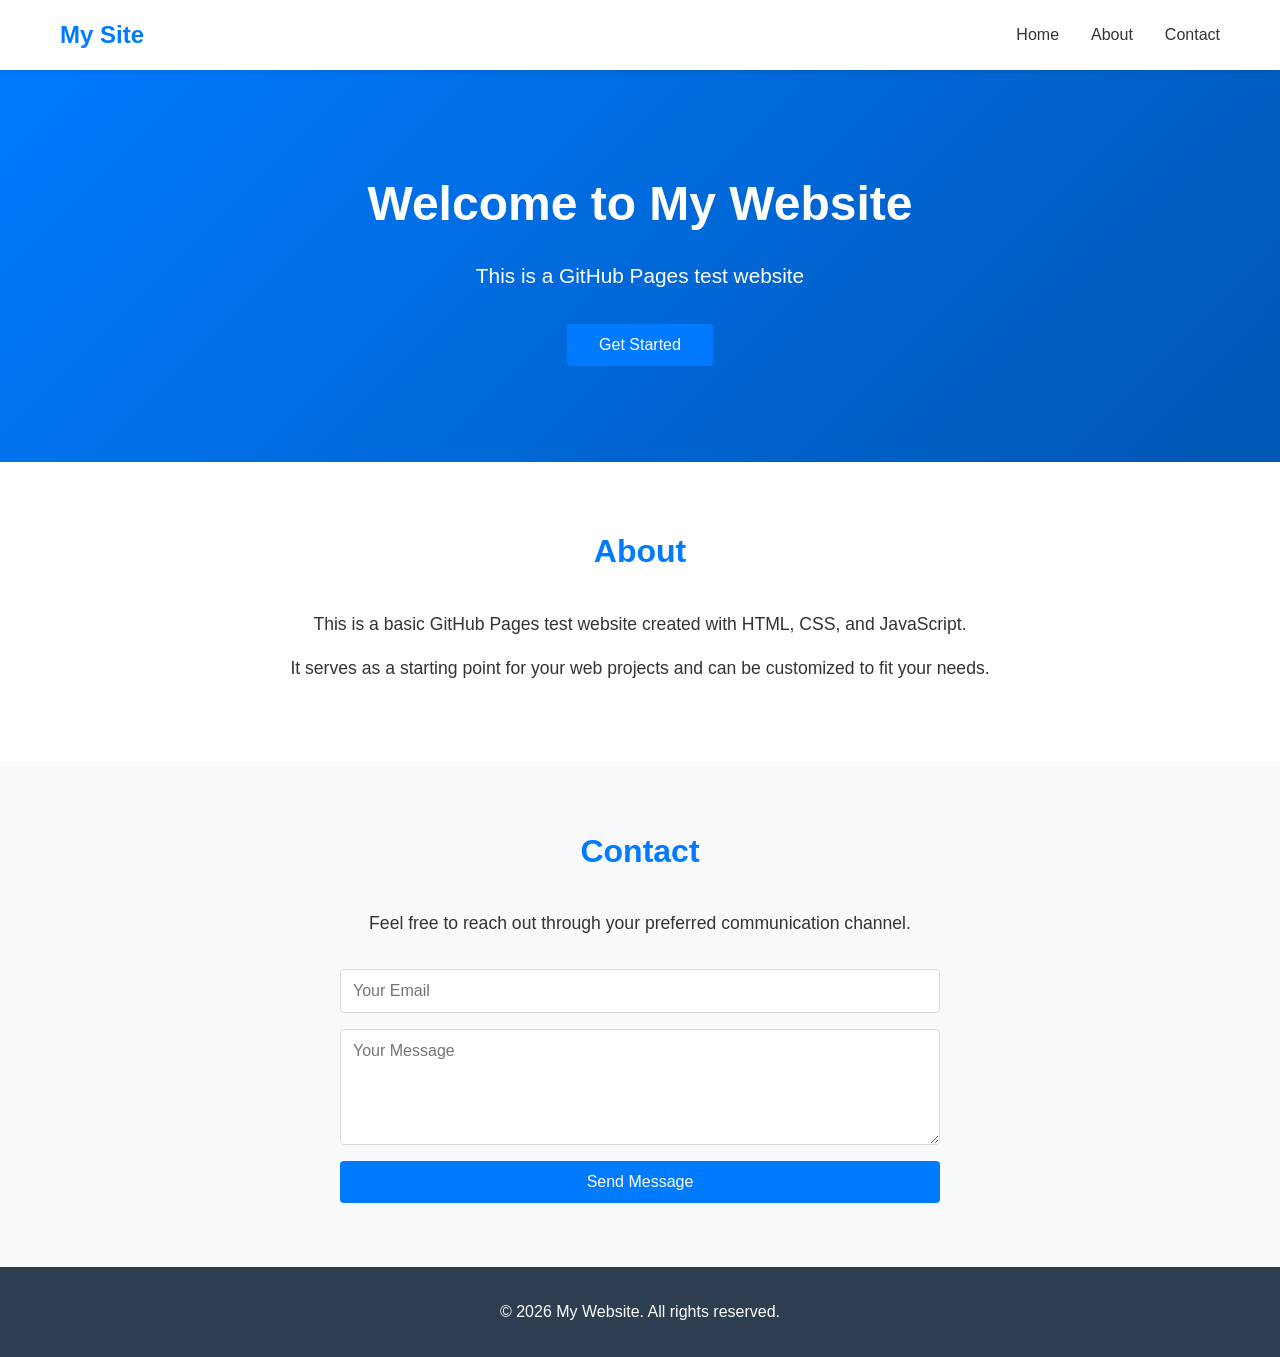
==== index.html @ 43093110 "Init with test code" ====
<!DOCTYPE html>
<html lang="en">
<head>
    <meta charset="UTF-8">
    <meta name="viewport" content="width=device-width, initial-scale=1.0">
    <title>Welcome to My Website</title>
    <link rel="stylesheet" href="style.css">
</head>
<body>
    <nav class="navbar">
        <div class="container">
            <div class="logo">My Site</div>
            <ul class="nav-links">
                <li><a href="#home">Home</a></li>
                <li><a href="#about">About</a></li>
                <li><a href="#contact">Contact</a></li>
            </ul>
        </div>
    </nav>

    <header class="hero">
        <div class="hero-content">
            <h1>Welcome to My Website</h1>
            <p>This is a GitHub Pages test website</p>
            <button class="cta-button">Get Started</button>
        </div>
    </header>

    <section id="about" class="about">
        <div class="container">
            <h2>About</h2>
            <p>This is a basic GitHub Pages test website created with HTML, CSS, and JavaScript.</p>
            <p>It serves as a starting point for your web projects and can be customized to fit your needs.</p>
        </div>
    </section>

    <section id="contact" class="contact">
        <div class="container">
            <h2>Contact</h2>
            <p>Feel free to reach out through your preferred communication channel.</p>
            <form>
                <input type="email" placeholder="Your Email" required>
                <textarea placeholder="Your Message" rows="5" required></textarea>
                <button type="submit" class="cta-button">Send Message</button>
            </form>
        </div>
    </section>

    <footer>
        <div class="container">
            <p>&copy; 2026 My Website. All rights reserved.</p>
        </div>
    </footer>

    <script src="script.js"></script>
</body>
</html>
---- style.css ----
* {
    margin: 0;
    padding: 0;
    box-sizing: border-box;
}

:root {
    --primary-color: #007bff;
    --secondary-color: #6c757d;
    --text-color: #333;
    --bg-color: #f8f9fa;
    --white: #ffffff;
}

html {
    scroll-behavior: smooth;
}

body {
    font-family: 'Segoe UI', Tahoma, Geneva, Verdana, sans-serif;
    color: var(--text-color);
    line-height: 1.6;
    background-color: var(--bg-color);
}

.container {
    max-width: 1200px;
    margin: 0 auto;
    padding: 0 20px;
}

/* Navbar */
.navbar {
    background-color: var(--white);
    box-shadow: 0 2px 5px rgba(0, 0, 0, 0.1);
    position: sticky;
    top: 0;
    z-index: 100;
}

.navbar .container {
    display: flex;
    justify-content: space-between;
    align-items: center;
    padding: 1rem 20px;
}

.logo {
    font-size: 1.5rem;
    font-weight: bold;
    color: var(--primary-color);
}

.nav-links {
    display: flex;
    list-style: none;
    gap: 2rem;
}

.nav-links a {
    text-decoration: none;
    color: var(--text-color);
    transition: color 0.3s ease;
}

.nav-links a:hover {
    color: var(--primary-color);
}

/* Hero Section */
.hero {
    background: linear-gradient(135deg, var(--primary-color), #0056b3);
    color: var(--white);
    padding: 6rem 20px;
    text-align: center;
}

.hero-content h1 {
    font-size: 3rem;
    margin-bottom: 1rem;
    animation: fadeInUp 0.8s ease;
}

.hero-content p {
    font-size: 1.3rem;
    margin-bottom: 2rem;
    animation: fadeInUp 0.8s ease 0.2s backwards;
}

/* About Section */
.about {
    padding: 4rem 20px;
    background-color: var(--white);
}

.about h2 {
    text-align: center;
    font-size: 2rem;
    margin-bottom: 2rem;
    color: var(--primary-color);
}

.about p {
    text-align: center;
    font-size: 1.1rem;
    margin-bottom: 1rem;
}

/* Contact Section */
.contact {
    padding: 4rem 20px;
    background-color: var(--bg-color);
}

.contact h2 {
    text-align: center;
    font-size: 2rem;
    margin-bottom: 2rem;
    color: var(--primary-color);
}

.contact p {
    text-align: center;
    font-size: 1.1rem;
    margin-bottom: 2rem;
}

form {
    max-width: 600px;
    margin: 0 auto;
    display: flex;
    flex-direction: column;
    gap: 1rem;
}

form input,
form textarea {
    padding: 0.75rem;
    border: 1px solid #ddd;
    border-radius: 4px;
    font-size: 1rem;
    font-family: inherit;
}

form input:focus,
form textarea:focus {
    outline: none;
    border-color: var(--primary-color);
    box-shadow: 0 0 5px rgba(0, 123, 255, 0.3);
}

/* CTA Button */
.cta-button {
    background-color: var(--primary-color);
    color: var(--white);
    padding: 0.75rem 2rem;
    border: none;
    border-radius: 4px;
    font-size: 1rem;
    cursor: pointer;
    transition: background-color 0.3s ease, transform 0.2s ease;
}

.cta-button:hover {
    background-color: #0056b3;
    transform: translateY(-2px);
}

.cta-button:active {
    transform: translateY(0);
}

/* Footer */
footer {
    background-color: #2c3e50;
    color: var(--white);
    text-align: center;
    padding: 2rem 20px;
}

footer p {
    margin: 0;
}

/* Animations */
@keyframes fadeInUp {
    from {
        opacity: 0;
        transform: translateY(30px);
    }
    to {
        opacity: 1;
        transform: translateY(0);
    }
}

/* Responsive Design */
@media (max-width: 768px) {
    .nav-links {
        gap: 1rem;
    }

    .hero-content h1 {
        font-size: 2rem;
    }

    .hero-content p {
        font-size: 1rem;
    }

    .hero {
        padding: 3rem 20px;
    }
}
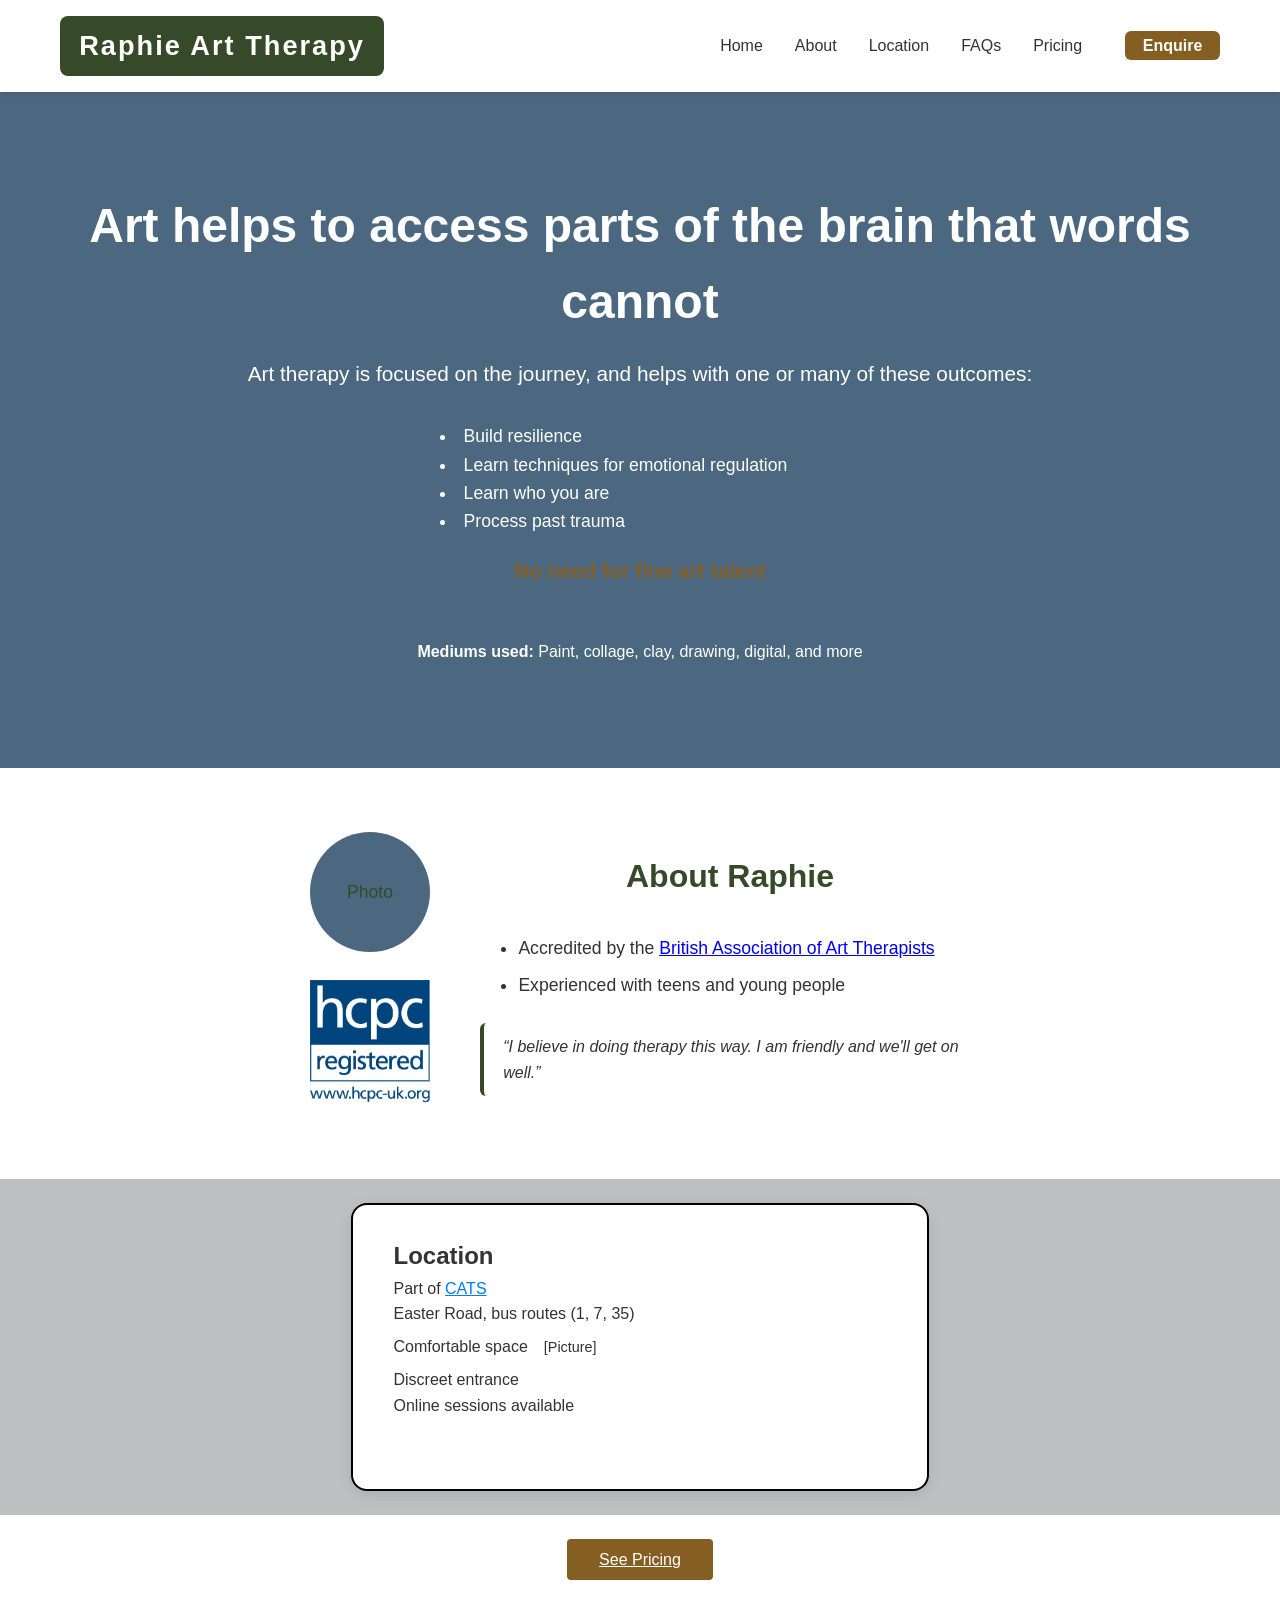
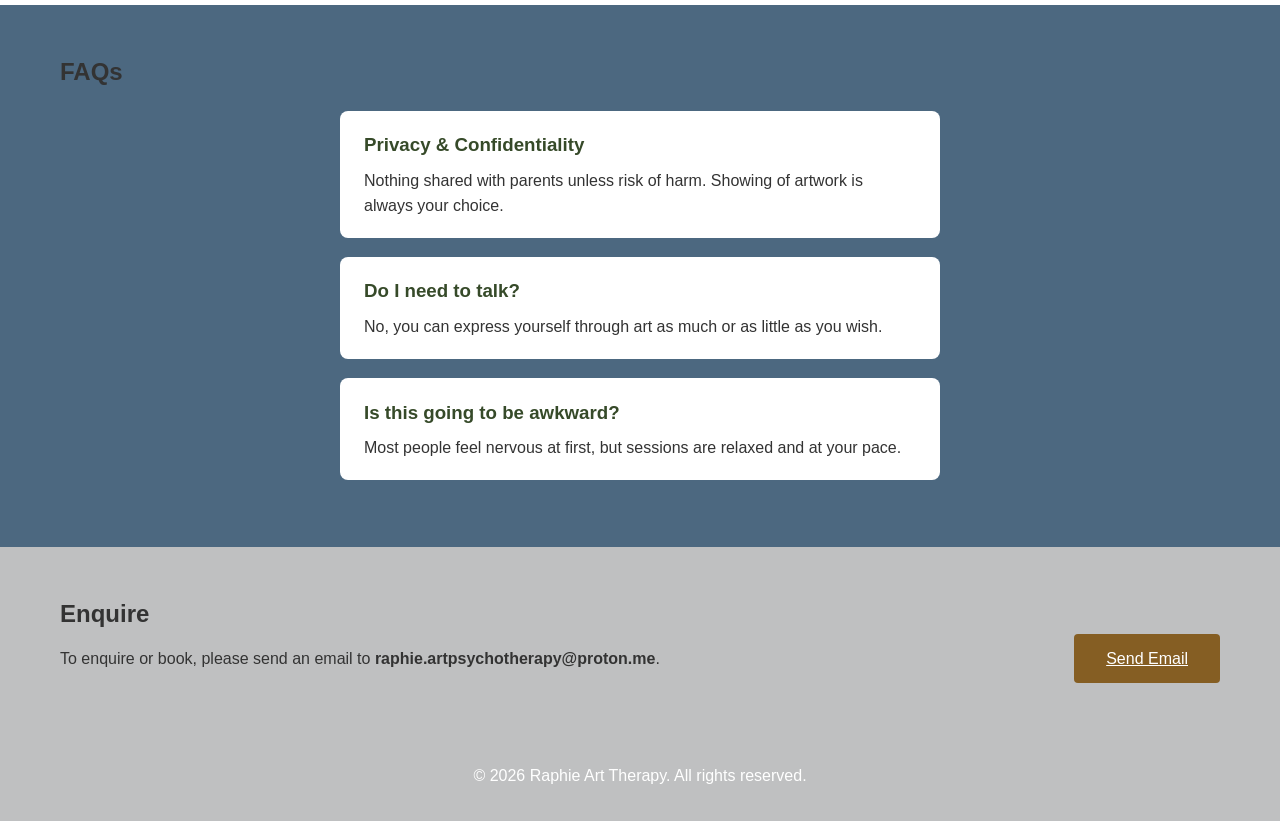
==== commit f3846b33: "Sort colour scheme and mobile-friendly scaling" ====
--- a/index.html
+++ b/index.html
@@ -3,55 +3,116 @@
 <head>
     <meta charset="UTF-8">
     <meta name="viewport" content="width=device-width, initial-scale=1.0">
-    <title>Welcome to My Website</title>
+    <title>Raphie Art Therapy</title>
     <link rel="stylesheet" href="style.css">
 </head>
 <body>
     <nav class="navbar">
         <div class="container">
-            <div class="logo">My Site</div>
-            <ul class="nav-links">
-                <li><a href="#home">Home</a></li>
-                <li><a href="#about">About</a></li>
-                <li><a href="#contact">Contact</a></li>
+            <div class="logo-block">Raphie Art Therapy</div>
+            <ul class="nav-links" id="navLinks">
+                <li class="nav-section-link"><a href="#top">Home</a></li>
+                <li class="nav-section-link"><a href="#about">About</a></li>
+                <li class="nav-section-link"><a href="#location">Location</a></li>
+                <li class="nav-section-link"><a href="#faqs">FAQs</a></li>
+                <li class="nav-section-link"><a href="pricing.html">Pricing</a></li>
+                <li><a href="#enquire" class="cta-link">Enquire</a></li>
             </ul>
         </div>
     </nav>
 
-    <header class="hero">
+    <header class="hero" id="top">
         <div class="hero-content">
-            <h1>Welcome to My Website</h1>
-            <p>This is a GitHub Pages test website</p>
-            <button class="cta-button">Get Started</button>
+            <h1>Art helps to access parts of the brain that words cannot</h1>
+            <p>Art therapy is focused on the journey, and helps with one or many of these outcomes:</p>
+            <ul class="outcomes-list">
+                <li>Build resilience</li>
+                <li>Learn techniques for emotional regulation</li>
+                <li>Learn who you are</li>
+                <li>Process past trauma</li>
+            </ul>
+            <p class="note">No need for fine art talent</p>
+            <div class="mediums-block">
+                <strong>Mediums used:</strong> Paint, collage, clay, drawing, digital, and more
+            </div>
         </div>
     </header>
 
     <section id="about" class="about">
-        <div class="container">
-            <h2>About</h2>
-            <p>This is a basic GitHub Pages test website created with HTML, CSS, and JavaScript.</p>
-            <p>It serves as a starting point for your web projects and can be customized to fit your needs.</p>
+        <div class="container about-flex">
+            <div class="about-photo-block">
+                <div class="photo-placeholder">Photo</div>
+                    <img src="img/HCPC-registered-logo.jpg" alt="HCPC Registered Logo" class="logo-hcpc" />
+            </div>
+            <div class="about-content">
+                <h2>About Raphie</h2>
+                <ul class="cred-list">
+                    <li>Accredited by the <a href="https://www.baat.org/" target="_blank">British Association of Art Therapists</a></li>    
+                    <li>Experienced with teens and young people</li>
+                </ul>
+                <blockquote>“I believe in doing therapy this way. I am friendly and we'll get on well.”</blockquote>
+            </div>
         </div>
     </section>
 
-    <section id="contact" class="contact">
+    <section id="location" class="location">
+        <div class="container location-flex">
+            <div class="location-block location-card-flex">
+                <div class="location-details">
+                    <h2>Location</h2>
+                    <p>Part of <a href="https://cats.org.uk" target="_blank">CATS</a></p>
+                    <p>Easter Road, bus routes (1, 7, 35)</p>
+                    <p>Comfortable space <span class="space-placeholder">[Picture]</span></p>
+                    <p>Discreet entrance</p>
+                    <p>Online sessions available</p>
+                </div>
+                <div class="map-embed">
+                    <iframe src="https://www.google.com/maps?q=Creative+Arts+Therapies+Space+CIC,+Easter+Road,+Edinburgh&output=embed" width="220" height="220" style="border:0; border-radius:12px;" allowfullscreen="" loading="lazy" referrerpolicy="no-referrer-when-downgrade"></iframe>
+                </div>
+            </div>
+        </div>
+    </section>
+
+    <section class="pricing-link-block">
         <div class="container">
-            <h2>Contact</h2>
-            <p>Feel free to reach out through your preferred communication channel.</p>
-            <form>
-                <input type="email" placeholder="Your Email" required>
-                <textarea placeholder="Your Message" rows="5" required></textarea>
-                <button type="submit" class="cta-button">Send Message</button>
-            </form>
+            <a href="pricing.html" class="cta-button">See Pricing</a>
+        </div>
+    </section>
+
+    <section id="faqs" class="faqs">
+        <div class="container">
+            <h2>FAQs</h2>
+            <div class="faq-item">
+                <h3>Privacy & Confidentiality</h3>
+                <p>Nothing shared with parents unless risk of harm. Showing of artwork is always your choice.</p>
+            </div>
+            <div class="faq-item">
+                <h3>Do I need to talk?</h3>
+                <p>No, you can express yourself through art as much or as little as you wish.</p>
+            </div>
+            <div class="faq-item">
+                <h3>Is this going to be awkward?</h3>
+                <p>Most people feel nervous at first, but sessions are relaxed and at your pace.</p>
+            </div>
+        </div>
+    </section>
+
+    <section id="enquire" class="enquire">
+        <div class="container">
+            <h2>Enquire</h2>
+            <div class="enquire-flex">
+                <span>
+                    To enquire or book, please send an email to <strong>raphie.artpsychotherapy@proton.me</strong>.
+                </span>
+                <a href="mailto:raphie.artpsychotherapy@proton.me?subject=Art%20Therapy%20Enquiry" class="cta-button enquire-inline-btn">Send Email</a>
+            </div>
         </div>
     </section>
 
     <footer>
         <div class="container">
-            <p>&copy; 2026 My Website. All rights reserved.</p>
+            <p>&copy; 2026 Raphie Art Therapy. All rights reserved.</p>
         </div>
     </footer>
-
-    <script src="script.js"></script>
 </body>
 </html>
--- a/style.css
+++ b/style.css
@@ -1,3 +1,70 @@
+/* Hamburger menu styles */
+.hamburger {
+    display: none;
+    flex-direction: column;
+    justify-content: center;
+    align-items: center;
+    width: 40px;
+    height: 40px;
+    background: none;
+    border: none;
+    cursor: pointer;
+    margin-left: 1rem;
+}
+.hamburger span {
+    display: block;
+    width: 28px;
+    height: 4px;
+    background: var(--primary-color);
+    margin: 4px 0;
+    border-radius: 2px;
+    transition: 0.3s;
+}
+
+@media (max-width: 900px) {
+    .nav-section-link {
+        display: none !important;
+    }
+    .hamburger {
+        display: flex;
+    }
+    .nav-links {
+        flex-wrap: nowrap;
+    }
+}
+@media (max-width: 768px) {
+    .location-card-flex {
+        flex-direction: column !important;
+        gap: 1.2rem;
+    }
+    .map-embed {
+        flex-basis: auto !important;
+        width: 100% !important;
+        justify-content: flex-start;
+        align-items: flex-start;
+    }
+    .map-embed iframe {
+        width: 100% !important;
+        height: 220px !important;
+        min-width: 0 !important;
+    }
+}
+/* Location card flex for map and text side-by-side */
+.location-card-flex {
+    display: flex;
+    flex-direction: row;
+    align-items: flex-start;
+    gap: 2rem;
+}
+.location-details {
+    flex: 1 1 0;
+}
+.map-embed {
+    flex: 0 0 220px;
+    display: flex;
+    align-items: center;
+    justify-content: center;
+}
 * {
     margin: 0;
     padding: 0;
@@ -5,10 +72,11 @@
 }
 
 :root {
-    --primary-color: #007bff;
-    --secondary-color: #6c757d;
+    --primary-color: #364a29;
+    --secondary-color: #4c6880;
+    --highlight-color: #855e23;
     --text-color: #333;
-    --bg-color: #f8f9fa;
+    --bg-color: #bfc0c1;
     --white: #ffffff;
 }
 
@@ -38,6 +106,20 @@
     z-index: 100;
 }
 
+/* Enquire section flex layout */
+ .enquire-flex {
+    display: flex;
+    align-items: center;
+    justify-content: space-between;
+    gap: 1rem;
+    flex-wrap: wrap;
+}
+.enquire-inline-btn {
+    margin-left: 1rem;
+    white-space: nowrap;
+}
+
+
 .navbar .container {
     display: flex;
     justify-content: space-between;
@@ -45,10 +127,190 @@
     padding: 1rem 20px;
 }
 
-.logo {
-    font-size: 1.5rem;
+.logo-block {
+    font-size: 1.7rem;
     font-weight: bold;
-    color: var(--primary-color);
+    color: var(--white);
+    background: var(--primary-color);
+    padding: 0.5rem 1.2rem;
+    border-radius: 8px;
+    letter-spacing: 2px;
+    box-shadow: var(--shadow-medium);
+}
+/* Block colour placeholders */
+.photo-placeholder {
+    width: 120px;
+    height: 120px;
+    background: var(--secondary-color);
+    color: var(--primary-color);
+    display: flex;
+    align-items: center;
+    justify-content: center;
+    border-radius: 50%;
+    font-size: 1.1rem;
+    margin-bottom: 1rem;
+    box-shadow: var(--shadow-medium);
+}
+.logo-placeholder {
+    width: 60px;
+    height: 60px;
+    background: var(--grey);
+    color: var(--text-color);
+    display: flex;
+    align-items: center;
+    justify-content: center;
+    border-radius: 8px;
+    font-size: 0.9rem;
+    margin-bottom: 1rem;
+    border: 2px solid var(--primary-color);
+}
+.space-placeholder {
+    display: inline-block;
+    width: 60px;
+    height: 40px;
+    background: var(--blue-light);
+    color: var(--text-color);
+    text-align: center;
+    line-height: 40px;
+    border-radius: 6px;
+    font-size: 0.9rem;
+    margin-left: 0.5rem;
+}
+/* About section flex */
+.about-flex {
+    display: flex;
+    gap: 2.5rem;
+    align-items: center;
+    justify-content: center;
+    flex-wrap: wrap;
+}
+.about-photo-block {
+    display: flex;
+    flex-direction: column;
+    align-items: center;
+    min-width: 140px;
+}
+.about-content {
+    max-width: 500px;
+}
+.cred-list {
+    margin: 1rem 0 1.5rem 1.2rem;
+    padding-left: 1.2rem;
+}
+.cred-list li {
+    margin-bottom: 0.5rem;
+    font-size: 1.1rem;
+}
+blockquote {
+    font-style: italic;
+    color: var(--grey-dark);
+    background: var(--green-light);
+    border-left: 4px solid var(--primary-color);
+    padding: 0.7rem 1.2rem;
+    border-radius: 6px;
+}
+/* Outcomes and mediums */
+.outcomes-list {
+    list-style: disc inside;
+    margin: 1.2rem auto 1.2rem auto;
+    max-width: 400px;
+    text-align: left;
+    color: var(--white);
+    font-size: 1.1rem;
+}
+.note {
+    margin: 1rem 0 0.5rem 0;
+    font-weight: bold;
+    color: var(--highlight-color);
+}
+.mediums-block {
+    background: var(--secondary-color);
+    color: var(--white);
+    display: inline-block;
+    padding: 0.5rem 1.2rem;
+    border-radius: 6px;
+    margin-top: 0.7rem;
+    font-size: 1rem;
+}
+/* Location section */
+.location-flex {
+    display: flex;
+    align-items: flex-start;
+    justify-content: center;
+    gap: 2rem;
+    flex-wrap: wrap;
+}
+.location-block {
+    background: var(--white);
+    padding: 2rem 2.5rem;
+    border-radius: 16px;
+    box-shadow: 0 4px 16px rgba(0,0,0,0.10);
+    border: 2px solid #000;
+    min-width: 260px;
+    margin: 1.5rem auto;
+}
+.location-block a {
+    color: #007bff;
+    text-decoration: underline;
+}
+/* Pricing link block */
+.pricing-link-block {
+    background: var(--white);
+    padding: 2rem 0;
+    text-align: center;
+}
+/* FAQs */
+.faqs {
+    background: var(--secondary-color);
+    padding: 3rem 0;
+}
+.faq-item {
+    background: var(--white);
+    border-radius: 8px;
+    box-shadow: var(--shadow-medium);
+    margin: 1.2rem auto;
+    max-width: 600px;
+    padding: 1.2rem 1.5rem;
+}
+.faq-item h3 {
+    color: var(--primary-color);
+    margin-bottom: 0.5rem;
+}
+/* Enquire section */
+.enquire {
+    background: var(--blue-light);
+    padding: 3rem 0;
+}
+/* Pricing page */
+.pricing-main {
+    background: var(--white);
+    min-height: 60vh;
+    padding: 3rem 0 4rem 0;
+}
+.pricing-main h1 {
+    color: var(--primary-color);
+    margin-bottom: 1.5rem;
+}
+.pricing-list, .aid-list {
+    margin: 1.2rem 0 2rem 1.5rem;
+    padding-left: 1.2rem;
+}
+.pricing-list li, .aid-list li {
+    margin-bottom: 0.7rem;
+    font-size: 1.1rem;
+}
+/* CTA link in nav */
+.cta-link {
+    background: var(--highlight-color);
+    color: var(--white) !important;
+    padding: 0.4rem 1.1rem;
+    border-radius: 6px;
+    font-weight: bold;
+    margin-left: 0.7rem;
+    transition: background 0.2s;
+}
+.cta-link:hover {
+    background: var(--highlight-color);
 }
 
 .nav-links {
@@ -69,7 +331,7 @@
 
 /* Hero Section */
 .hero {
-    background: linear-gradient(135deg, var(--primary-color), #0056b3);
+    background: var(--secondary-color);
     color: var(--white);
     padding: 6rem 20px;
     text-align: center;
@@ -136,7 +398,7 @@
 form input,
 form textarea {
     padding: 0.75rem;
-    border: 1px solid #ddd;
+    border: 1px solid var(--grey);
     border-radius: 4px;
     font-size: 1rem;
     font-family: inherit;
@@ -146,12 +408,12 @@
 form textarea:focus {
     outline: none;
     border-color: var(--primary-color);
-    box-shadow: 0 0 5px rgba(0, 123, 255, 0.3);
+    box-shadow: var(--shadow-blue);
 }
 
 /* CTA Button */
 .cta-button {
-    background-color: var(--primary-color);
+    background-color: var(--highlight-color);
     color: var(--white);
     padding: 0.75rem 2rem;
     border: none;
@@ -162,7 +424,7 @@
 }
 
 .cta-button:hover {
-    background-color: #0056b3;
+    background-color: var(--highlight-color);
     transform: translateY(-2px);
 }
 
@@ -172,7 +434,7 @@
 
 /* Footer */
 footer {
-    background-color: #2c3e50;
+    background-color: var(--navy);
     color: var(--white);
     text-align: center;
     padding: 2rem 20px;
@@ -212,3 +474,11 @@
         padding: 3rem 20px;
     }
 }
+
+/* Limit HCPC logo size */
+.logo-hcpc {
+  max-width: 120px;
+  height: auto;
+  display: block;
+  margin: 12px 0;
+}
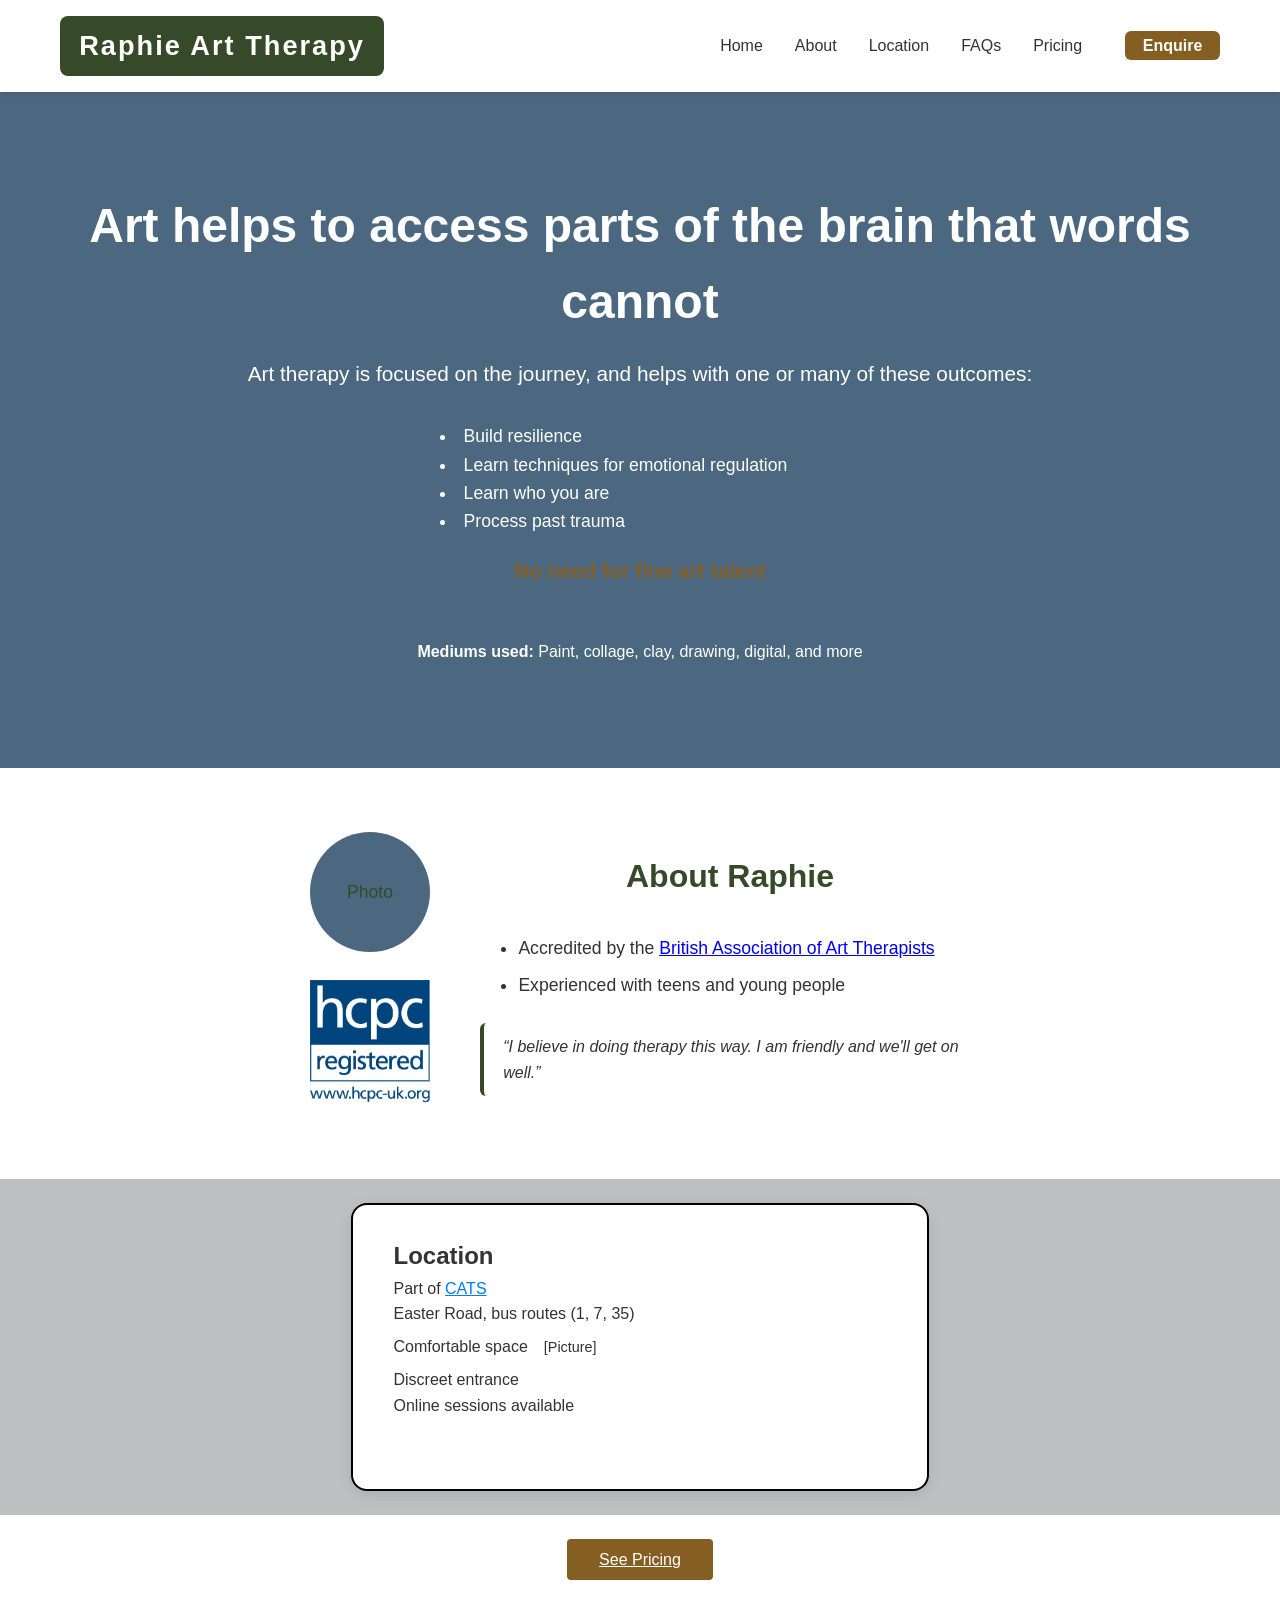
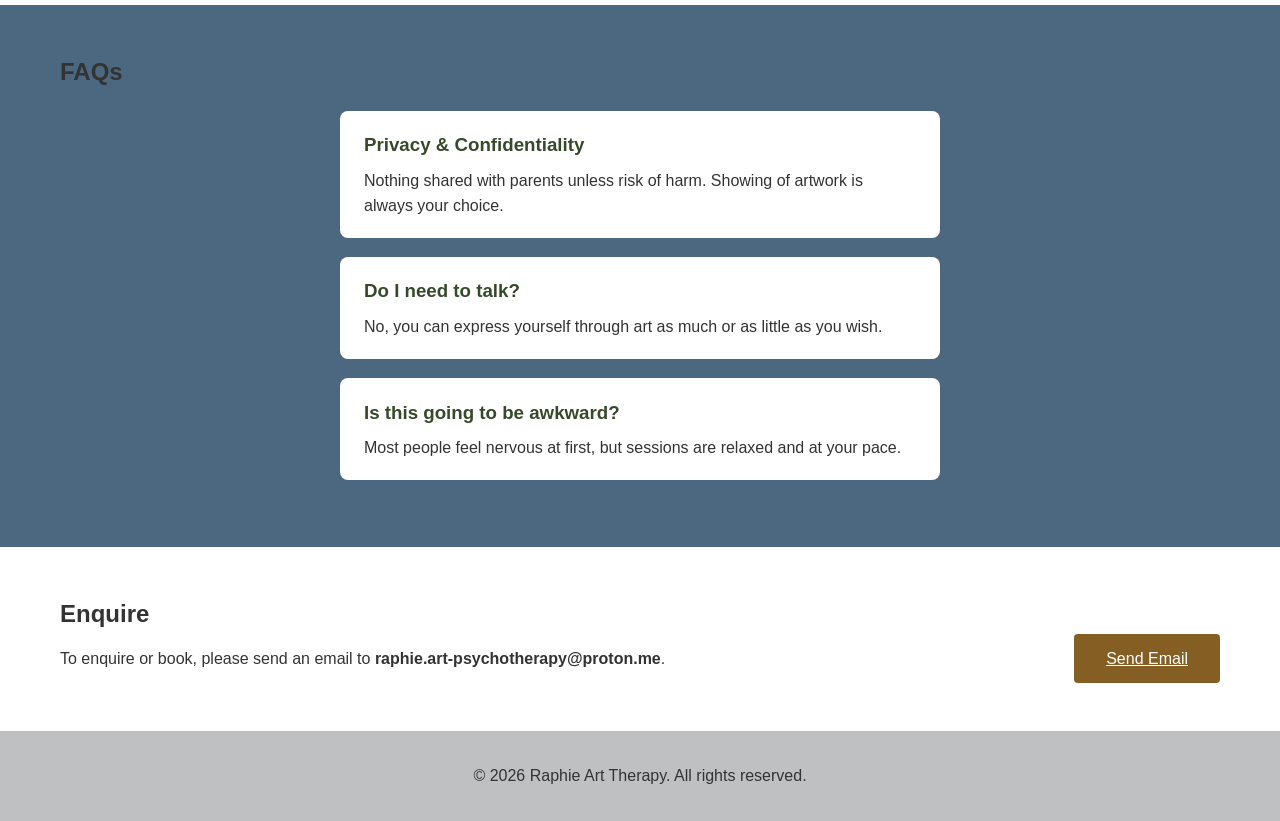
==== commit 11cc6b52: "Sort out background colour to make enquire section more readable" ====
--- a/index.html
+++ b/index.html
@@ -102,9 +102,9 @@
             <h2>Enquire</h2>
             <div class="enquire-flex">
                 <span>
-                    To enquire or book, please send an email to <strong>raphie.artpsychotherapy@proton.me</strong>.
+                    To enquire or book, please send an email to <strong>raphie.art-psychotherapy@proton.me</strong>.
                 </span>
-                <a href="mailto:raphie.artpsychotherapy@proton.me?subject=Art%20Therapy%20Enquiry" class="cta-button enquire-inline-btn">Send Email</a>
+                <a href="mailto:raphie.art-psychotherapy@proton.me?subject=Art%20Therapy%20Enquiry" class="cta-button enquire-inline-btn">Send Email</a>
             </div>
         </div>
     </section>
--- a/style.css
+++ b/style.css
@@ -104,6 +104,11 @@
     position: sticky;
     top: 0;
     z-index: 100;
+}
+/* Enquire section */
+.enquire {
+    background: var(--white);
+    padding: 3rem 0;
 }
 
 /* Enquire section flex layout */
@@ -276,11 +281,7 @@
     color: var(--primary-color);
     margin-bottom: 0.5rem;
 }
-/* Enquire section */
-.enquire {
-    background: var(--blue-light);
-    padding: 3rem 0;
-}
+
 /* Pricing page */
 .pricing-main {
     background: var(--white);
@@ -435,7 +436,7 @@
 /* Footer */
 footer {
     background-color: var(--navy);
-    color: var(--white);
+    color: var(--black);
     text-align: center;
     padding: 2rem 20px;
 }
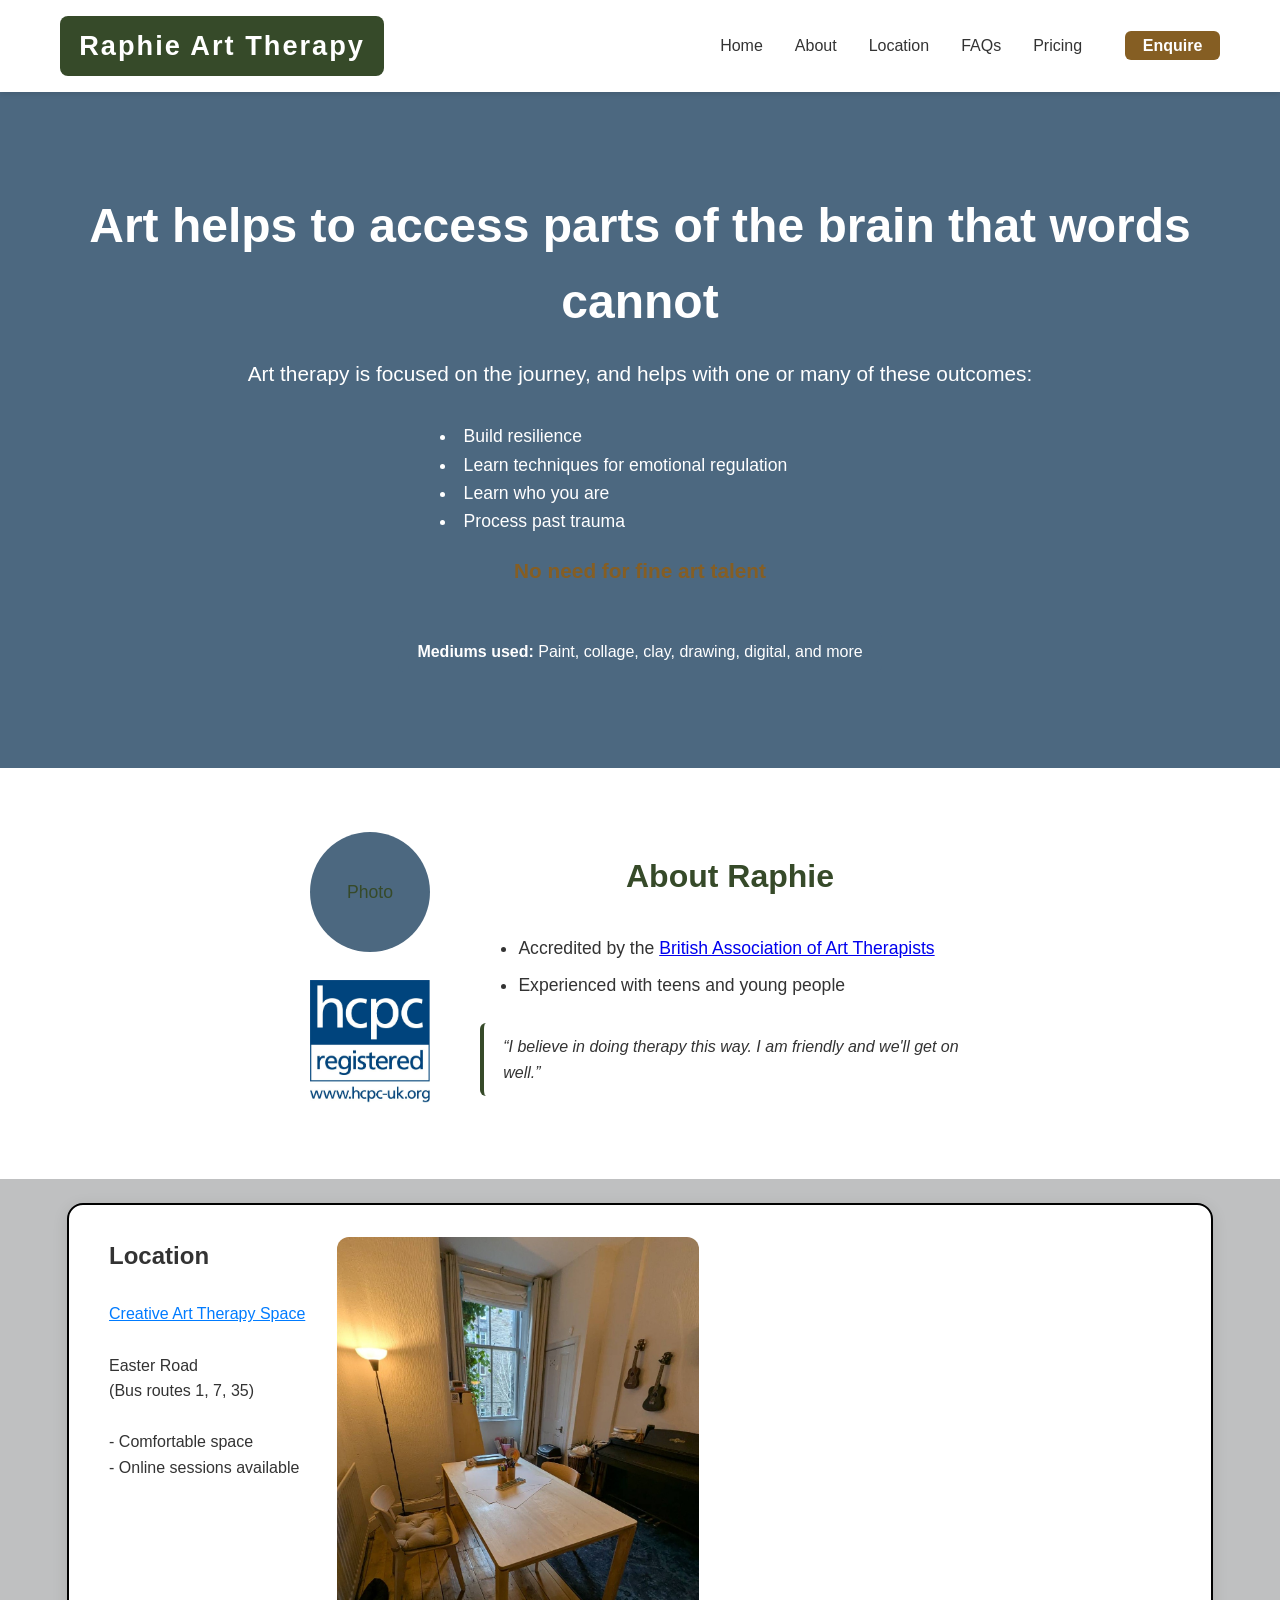
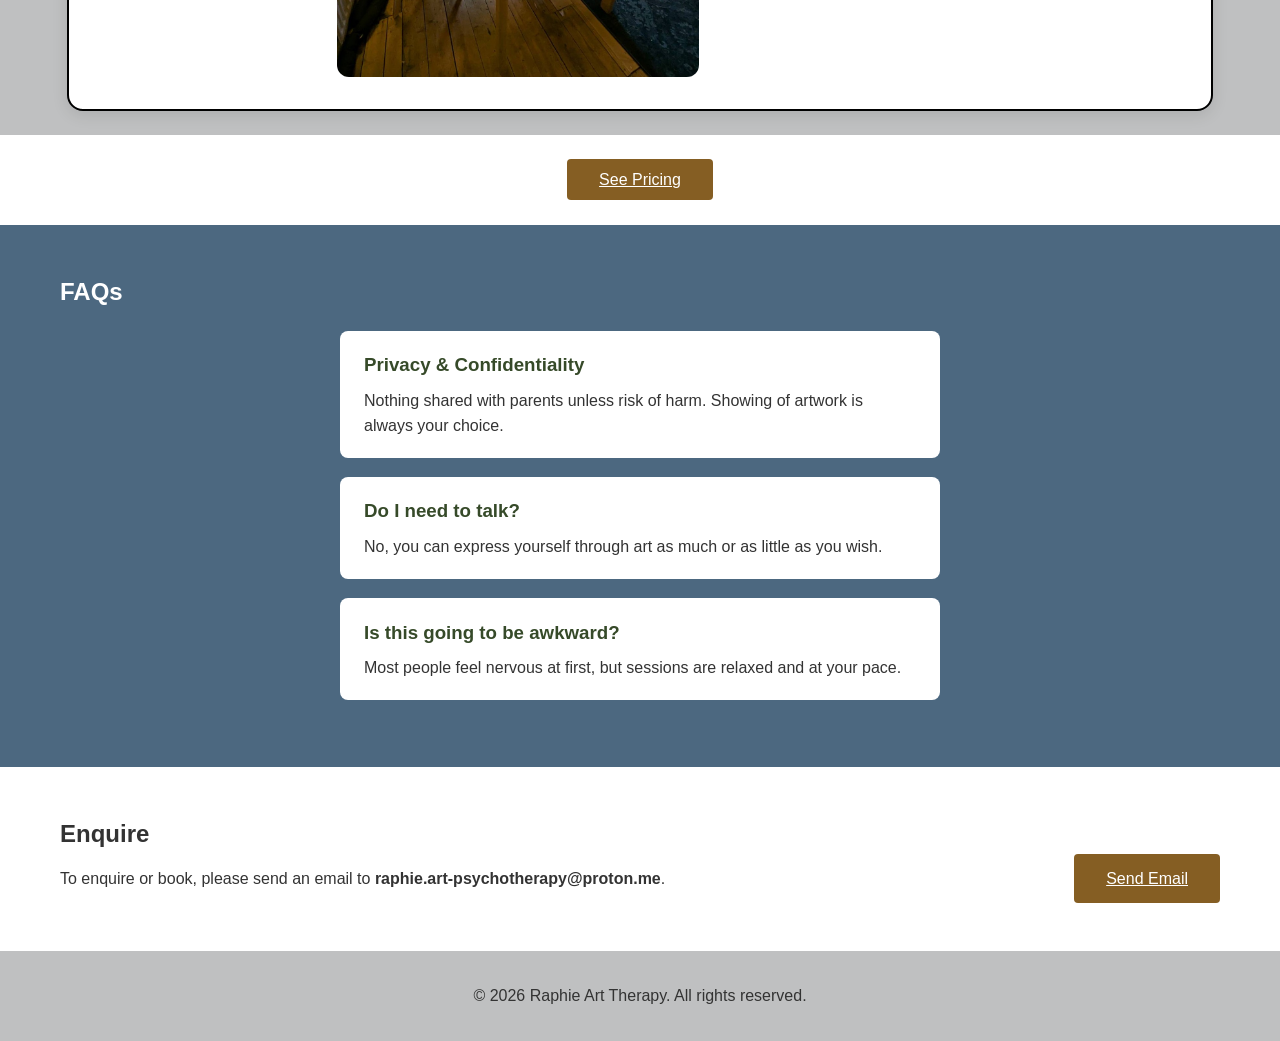
==== commit 864d6561: "location section" ====
--- a/index.html
+++ b/index.html
@@ -60,14 +60,20 @@
             <div class="location-block location-card-flex">
                 <div class="location-details">
                     <h2>Location</h2>
-                    <p>Part of <a href="https://cats.org.uk" target="_blank">CATS</a></p>
-                    <p>Easter Road, bus routes (1, 7, 35)</p>
-                    <p>Comfortable space <span class="space-placeholder">[Picture]</span></p>
-                    <p>Discreet entrance</p>
-                    <p>Online sessions available</p>
+                    <br>
+                    <p><a href="https://www.creativeartstherapiesspace.org/" target="_blank">Creative Art Therapy Space</a></p>
+                    <br>
+                    <p>Easter Road</p>
+                    <p>(Bus routes 1, 7, 35)</p>
+                    <br>
+                    <p>- Comfortable space</p>
+                    <p>- Online sessions available</p>
+                </div>
+                <div class="location-photo-block">
+                    <img src="img/therapy-room.jpg" alt="Photo of therapy space" class="location-photo" />
                 </div>
                 <div class="map-embed">
-                    <iframe src="https://www.google.com/maps?q=Creative+Arts+Therapies+Space+CIC,+Easter+Road,+Edinburgh&output=embed" width="220" height="220" style="border:0; border-radius:12px;" allowfullscreen="" loading="lazy" referrerpolicy="no-referrer-when-downgrade"></iframe>
+                    <iframe src="https://www.google.com/maps?q=Creative+Arts+Therapies+Space+CIC,+Easter+Road,+Edinburgh&output=embed" width="440" height="440" style="border:0; border-radius:12px;" allowfullscreen="" loading="lazy" referrerpolicy="no-referrer-when-downgrade"></iframe>
                 </div>
             </div>
         </div>
--- a/style.css
+++ b/style.css
@@ -1,33 +1,7 @@
-/* Hamburger menu styles */
-.hamburger {
-    display: none;
-    flex-direction: column;
-    justify-content: center;
-    align-items: center;
-    width: 40px;
-    height: 40px;
-    background: none;
-    border: none;
-    cursor: pointer;
-    margin-left: 1rem;
-}
-.hamburger span {
-    display: block;
-    width: 28px;
-    height: 4px;
-    background: var(--primary-color);
-    margin: 4px 0;
-    border-radius: 2px;
-    transition: 0.3s;
-}
-
 @media (max-width: 900px) {
     .nav-section-link {
         display: none !important;
     }
-    .hamburger {
-        display: flex;
-    }
     .nav-links {
         flex-wrap: nowrap;
     }
@@ -35,6 +9,7 @@
 @media (max-width: 768px) {
     .location-card-flex {
         flex-direction: column !important;
+        flex-wrap: wrap;
         gap: 1.2rem;
     }
     .map-embed {
@@ -45,31 +20,11 @@
     }
     .map-embed iframe {
         width: 100% !important;
-        height: 220px !important;
+        height: var(--location-block-height) !important;
         min-width: 0 !important;
     }
 }
-/* Location card flex for map and text side-by-side */
-.location-card-flex {
-    display: flex;
-    flex-direction: row;
-    align-items: flex-start;
-    gap: 2rem;
-}
-.location-details {
-    flex: 1 1 0;
-}
-.map-embed {
-    flex: 0 0 220px;
-    display: flex;
-    align-items: center;
-    justify-content: center;
-}
-* {
-    margin: 0;
-    padding: 0;
-    box-sizing: border-box;
-}
+
 
 :root {
     --primary-color: #364a29;
@@ -78,6 +33,7 @@
     --text-color: #333;
     --bg-color: #bfc0c1;
     --white: #ffffff;
+    --location-block-height: 440px;
 }
 
 html {
@@ -258,6 +214,37 @@
     color: #007bff;
     text-decoration: underline;
 }
+/* Location card flex for map and text side-by-side */
+.location-card-flex {
+    flex-wrap: wrap;
+    display: flex;
+    flex-direction: row;
+    align-items: flex-start;
+    gap: 2rem;
+}
+.location-details {
+    flex: 1 1 0;
+    max-height: var(--location-block-height);
+}
+.map-embed {
+    flex: 0 0 auto;
+    display: flex;
+    align-items: center;
+    justify-content: center;
+}
+* {
+    margin: 0;
+    padding: 0;
+    box-sizing: border-box;
+}
+/* Limit location photo height */
+.location-photo {
+    max-height: var(--location-block-height);
+    width: auto;
+    display: block;
+    border-radius: 12px;
+}
+
 /* Pricing link block */
 .pricing-link-block {
     background: var(--white);
@@ -267,9 +254,11 @@
 /* FAQs */
 .faqs {
     background: var(--secondary-color);
+    color: var(--white);
     padding: 3rem 0;
 }
 .faq-item {
+    color: var(--text-color);
     background: var(--white);
     border-radius: 8px;
     box-shadow: var(--shadow-medium);
@@ -483,3 +472,4 @@
   display: block;
   margin: 12px 0;
 }
+
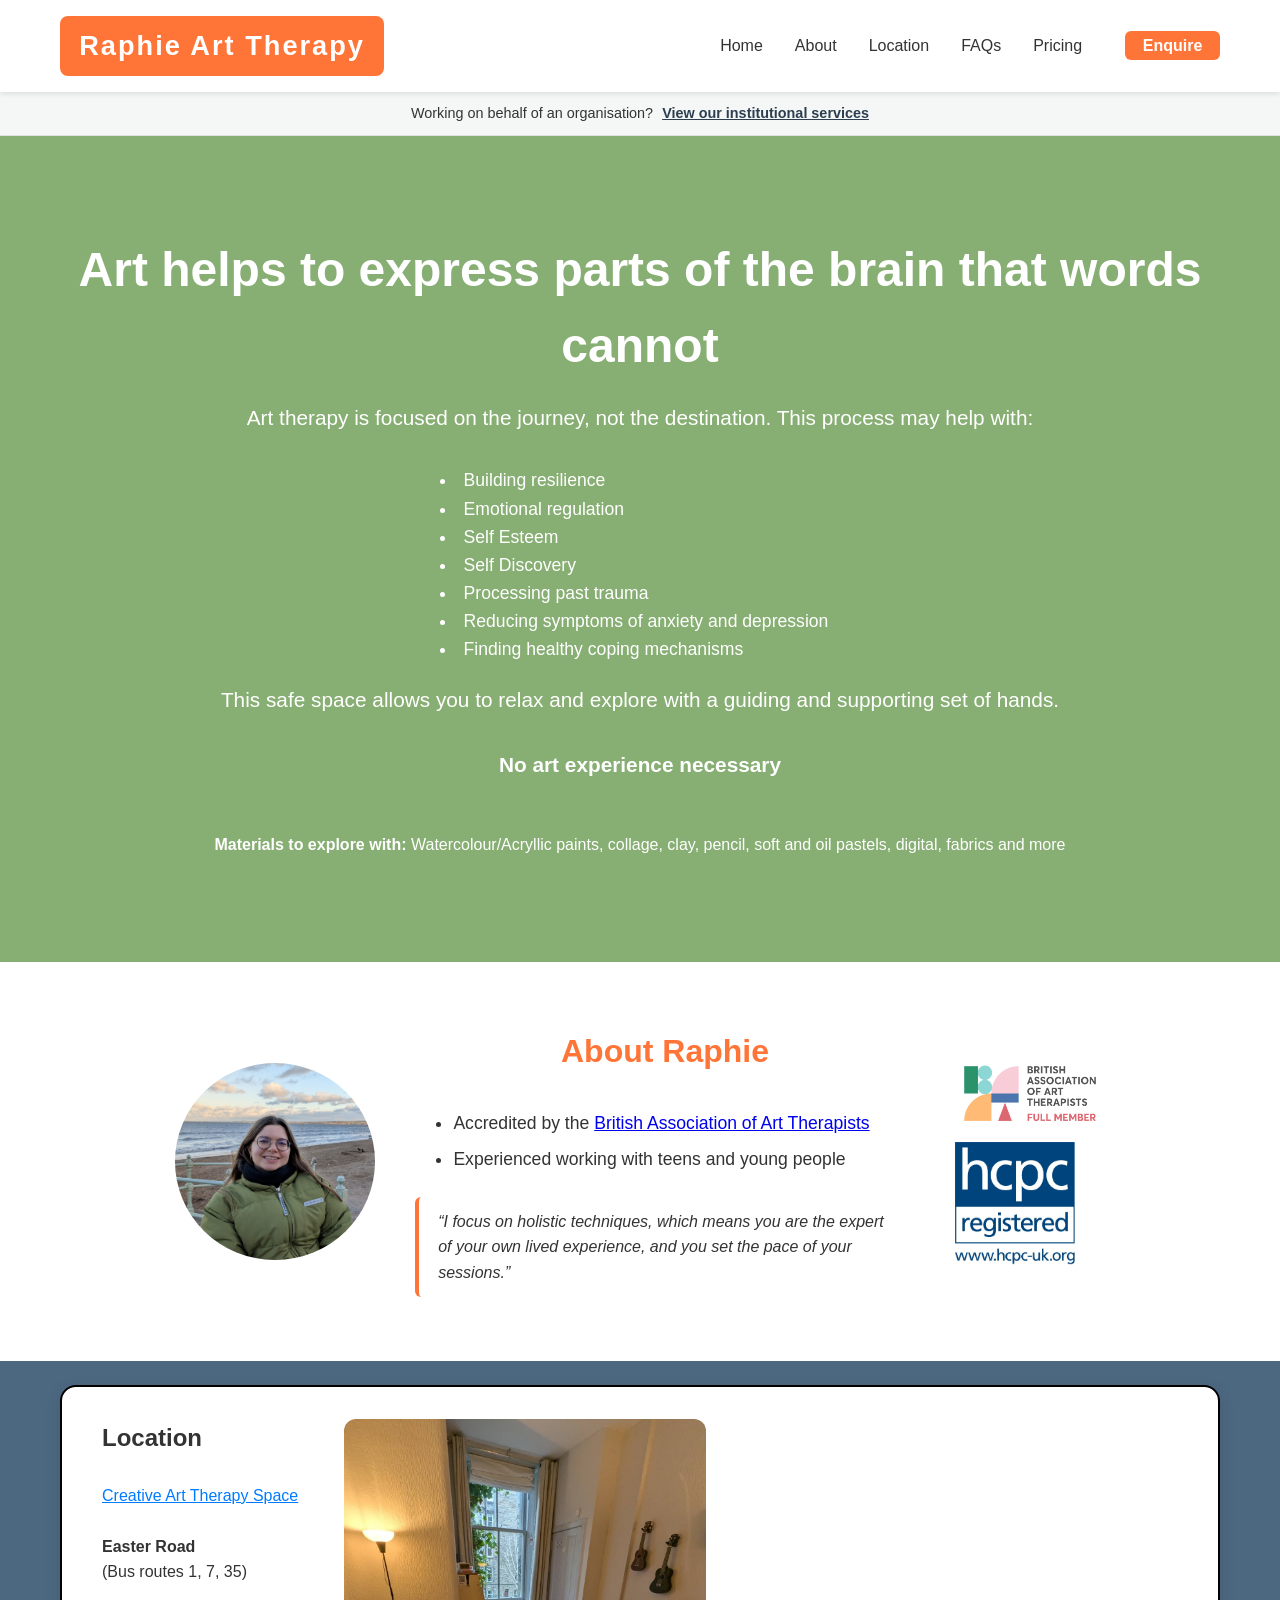
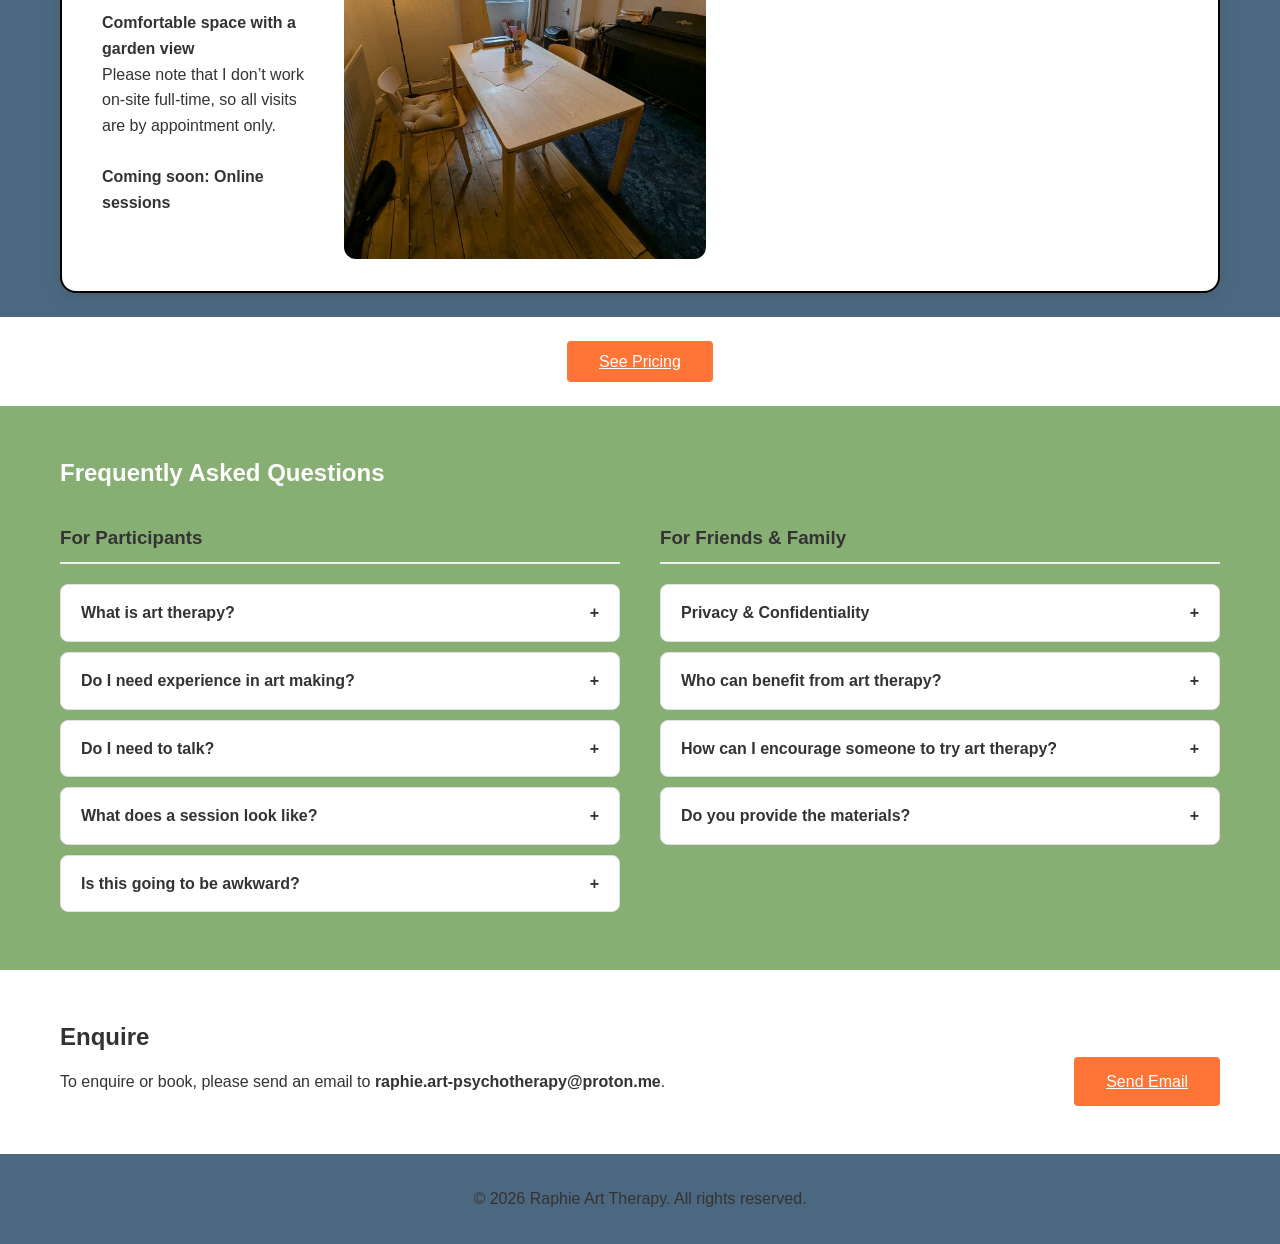
==== commit 02d88b6a: "v1.0" ====
--- a/index.html
+++ b/index.html
@@ -21,19 +21,30 @@
         </div>
     </nav>
 
+    <div class="org-banner">
+        <div class="container">
+            <p>Working on behalf of an organisation? <a href="organisations.html">View our institutional services</a></p>
+        </div>
+    </div>
+
     <header class="hero" id="top">
         <div class="hero-content">
-            <h1>Art helps to access parts of the brain that words cannot</h1>
-            <p>Art therapy is focused on the journey, and helps with one or many of these outcomes:</p>
+            <h1>Art helps to express parts of the brain that words cannot</h1>
+            <p>Art therapy is focused on the journey, not the destination. This process may help with:</p>
             <ul class="outcomes-list">
-                <li>Build resilience</li>
-                <li>Learn techniques for emotional regulation</li>
-                <li>Learn who you are</li>
-                <li>Process past trauma</li>
+                <li>Building resilience</li>
+                <li>Emotional regulation</li>
+                <li>Self Esteem</li>
+                <li>Self Discovery</li>
+                <li>Processing past trauma</li>
+                <li>Reducing symptoms of anxiety and depression</li>
+                <li>Finding healthy coping mechanisms</li>
             </ul>
-            <p class="note">No need for fine art talent</p>
+            
+            <p>This safe space allows you to relax and explore with a guiding and supporting set of hands.</p>
+            <p class="note">No art experience necessary</p>
             <div class="mediums-block">
-                <strong>Mediums used:</strong> Paint, collage, clay, drawing, digital, and more
+                <strong>Materials to explore with:</strong> Watercolour/Acryllic paints, collage, clay, pencil, soft and oil pastels, digital, fabrics and more
             </div>
         </div>
     </header>
@@ -41,16 +52,19 @@
     <section id="about" class="about">
         <div class="container about-flex">
             <div class="about-photo-block">
-                <div class="photo-placeholder">Photo</div>
-                    <img src="img/HCPC-registered-logo.jpg" alt="HCPC Registered Logo" class="logo-hcpc" />
+                <img src="img/raphie.jpg" alt="Photo of Raphie" class="about-photo" />
             </div>
             <div class="about-content">
                 <h2>About Raphie</h2>
                 <ul class="cred-list">
                     <li>Accredited by the <a href="https://www.baat.org/" target="_blank">British Association of Art Therapists</a></li>    
-                    <li>Experienced with teens and young people</li>
+                    <li>Experienced working with teens and young people</li>
                 </ul>
-                <blockquote>“I believe in doing therapy this way. I am friendly and we'll get on well.”</blockquote>
+                <blockquote>“I focus on holistic techniques, which means you are the expert of your own lived experience, and you set the pace of your sessions.”</blockquote>
+            </div>
+            <div class="accreditation-logo-block">
+                <img src="img/baat_full_member_logo_rgb.jpg" alt="BAAT Logo" class="logo-baat" />
+                <img src="img/HCPC-registered-logo.jpg" alt="HCPC Registered Logo" class="logo-hcpc" />
             </div>
         </div>
     </section>
@@ -63,11 +77,13 @@
                     <br>
                     <p><a href="https://www.creativeartstherapiesspace.org/" target="_blank">Creative Art Therapy Space</a></p>
                     <br>
-                    <p>Easter Road</p>
+                    <b>Easter Road</b>
                     <p>(Bus routes 1, 7, 35)</p>
                     <br>
-                    <p>- Comfortable space</p>
-                    <p>- Online sessions available</p>
+                    <b>Comfortable space with a garden view</b>
+                    <p> Please note that I don’t work on-site full-time, so all visits are by appointment only.</p>
+                    <br>
+                    <b>Coming soon: Online sessions</b>
                 </div>
                 <div class="location-photo-block">
                     <img src="img/therapy-room.jpg" alt="Photo of therapy space" class="location-photo" />
@@ -87,19 +103,81 @@
 
     <section id="faqs" class="faqs">
         <div class="container">
-            <h2>FAQs</h2>
-            <div class="faq-item">
-                <h3>Privacy & Confidentiality</h3>
-                <p>Nothing shared with parents unless risk of harm. Showing of artwork is always your choice.</p>
-            </div>
-            <div class="faq-item">
-                <h3>Do I need to talk?</h3>
-                <p>No, you can express yourself through art as much or as little as you wish.</p>
-            </div>
-            <div class="faq-item">
-                <h3>Is this going to be awkward?</h3>
-                <p>Most people feel nervous at first, but sessions are relaxed and at your pace.</p>
-            </div>
+            <h2>Frequently Asked Questions</h2>
+
+            <div class="faq-grid-wrapper">
+                <div class="faq-category">
+                    <h3>For Participants</h3>
+                    
+                    <details class="faq-item">
+                        <summary>What is art therapy?</summary>
+                        <div class="faq-content">
+                            <p>It is a form of psychotherapy that uses art-making as its primary mode of communication. It allows you to express thoughts and feelings that might be difficult to put into words, guided by a trained therapist.</p>
+                        </div>
+                    </details>
+
+                    <details class="faq-item">
+                        <summary>Do I need experience in art making?</summary>
+                        <div class="faq-content">
+                            <p>Absolutely not. The focus is on the process and expression, not the final product. You don't need to be "good at art" to benefit from the sessions.</p>
+                        </div>
+                    </details>
+
+                    <details class="faq-item">
+                        <summary>Do I need to talk?</summary>
+                        <div class="faq-content">
+                            <p>No, you can express yourself through art as much or as little as you wish.</p>
+                        </div>
+                    </details>
+
+                    <details class="faq-item">
+                        <summary>What does a session look like?</summary>
+                        <div class="faq-content">
+                            <p>A typical 50-minute session involves a check-in, a period of art-making (at your own pace), and a time to reflect together on the images or the process if you feel comfortable doing so.</p>
+                        </div>
+                    </details>
+
+                    <details class="faq-item">
+                        <summary>Is this going to be awkward?</summary>
+                        <div class="faq-content">
+                            <p>Most people feel nervous at first, but sessions are relaxed and at your pace.</p>
+                        </div>
+                    </details>
+                </div>
+
+                <div class="faq-category" style="margin-top: 40px;">
+                    <h3>For Friends & Family</h3>
+
+                    <details class="faq-item">
+                        <summary>Privacy & Confidentiality</summary>
+                        <div class="faq-content">
+                            <p>Nothing is shared outside of sessions unless there is a risk of harm. Showing of artwork is always the participant's choice. This is important for maintaining a trusting environment.</p>
+                        </div>
+                    </details>
+
+                    <details class="faq-item">
+                        <summary>Who can benefit from art therapy?</summary>
+                        <div class="faq-content">
+                            <p>Anyone experiencing emotional distress, trauma, or life transitions. It is particularly effective for those who find traditional "talk therapy" intimidating or insufficient.</p>
+                        </div>
+                    </details>
+
+                    <details class="faq-item">
+                        <summary>How can I encourage someone to try art therapy?</summary>
+                        <div class="faq-content">
+                            <p>Be sure not to force anyone into therapy - it only works when the participant is ready. Instead, share information about its benefits and offer support if they express interest.</p>
+                        </div>
+                    </details>
+
+                    <details class="faq-item">
+                        <summary>Do you provide the materials?</summary>
+                        <div class="faq-content">
+                            <p>Yes, all professional-grade art materials—including paints, clay, collage, and drawing tools—are provided during our in-person sessions.</p>
+                        </div>
+                    </details>
+                </div>
+            </div>
+            
         </div>
     </section>
 
--- a/style.css
+++ b/style.css
@@ -27,12 +27,14 @@
 
 
 :root {
-    --primary-color: #364a29;
-    --secondary-color: #4c6880;
-    --highlight-color: #855e23;
+    --primary-color: var(--orange-crayola);
+    --secondary-color: var(--sage-green);
+    --highlight-color: var(--orange-crayola);
     --text-color: #333;
-    --bg-color: #bfc0c1;
+    --bg-color: #4c6880;
     --white: #ffffff;
+    --sage-green: #87ae73;
+    --orange-crayola:#FF7538;
     --location-block-height: 440px;
 }
 
@@ -61,6 +63,7 @@
     top: 0;
     z-index: 100;
 }
+
 /* Enquire section */
 .enquire {
     background: var(--white);
@@ -98,6 +101,40 @@
     letter-spacing: 2px;
     box-shadow: var(--shadow-medium);
 }
+
+/* Organisation Announcement Banner */
+.org-banner {
+    background-color: #f4f7f6; /* A soft, professional neutral */
+    border-bottom: 1px solid #e0e0e0;
+    padding: 10px 0;
+    text-align: center;
+    font-size: 0.9rem;
+}
+
+.org-banner p {
+    margin: 0;
+    color: #333;
+}
+
+.org-banner a {
+    color: #2c3e50; /* Matches your professional headings */
+    font-weight: bold;
+    text-decoration: underline;
+    margin-left: 5px;
+    transition: color 0.3s ease;
+}
+
+.org-banner a:hover {
+    color: #000; /* Subtle hover effect */
+}
+
+/* Ensure it looks good on mobile */
+@media (max-width: 600px) {
+    .org-banner {
+        font-size: 0.85rem;
+        padding: 12px 15px;
+    }
+}
 /* Block colour placeholders */
 .photo-placeholder {
     width: 120px;
@@ -112,31 +149,7 @@
     margin-bottom: 1rem;
     box-shadow: var(--shadow-medium);
 }
-.logo-placeholder {
-    width: 60px;
-    height: 60px;
-    background: var(--grey);
-    color: var(--text-color);
-    display: flex;
-    align-items: center;
-    justify-content: center;
-    border-radius: 8px;
-    font-size: 0.9rem;
-    margin-bottom: 1rem;
-    border: 2px solid var(--primary-color);
-}
-.space-placeholder {
-    display: inline-block;
-    width: 60px;
-    height: 40px;
-    background: var(--blue-light);
-    color: var(--text-color);
-    text-align: center;
-    line-height: 40px;
-    border-radius: 6px;
-    font-size: 0.9rem;
-    margin-left: 0.5rem;
-}
+
 /* About section flex */
 .about-flex {
     display: flex;
@@ -182,7 +195,7 @@
 .note {
     margin: 1rem 0 0.5rem 0;
     font-weight: bold;
-    color: var(--highlight-color);
+    color: white;
 }
 .mediums-block {
     background: var(--secondary-color);
@@ -251,24 +264,81 @@
     padding: 2rem 0;
     text-align: center;
 }
-/* FAQs */
+/* FAQ Accordion Styling */
 .faqs {
     background: var(--secondary-color);
     color: var(--white);
     padding: 3rem 0;
 }
+
+.faq-category h3 {
+    margin-bottom: 20px;
+    color: var(--text-color);
+    border-bottom: 2px solid #eee;
+    padding-bottom: 10px;
+}
+
 .faq-item {
+    background: var(--white);
     color: var(--text-color);
-    background: var(--white);
+    border: 1px solid #e0e0e0;
     border-radius: 8px;
-    box-shadow: var(--shadow-medium);
-    margin: 1.2rem auto;
-    max-width: 600px;
-    padding: 1.2rem 1.5rem;
-}
-.faq-item h3 {
-    color: var(--primary-color);
-    margin-bottom: 0.5rem;
+    margin-bottom: 10px;
+    padding: 0;
+    overflow: hidden;
+    transition: all 0.3s ease;
+}
+
+.faq-item summary {
+    padding: 15px 20px;
+    font-weight: bold;
+    cursor: pointer;
+    list-style: none; /* Removes default arrow in some browsers */
+    position: relative;
+    outline: none;
+}
+
+/* FAQ Grid for Desktop */
+@media (min-width: 768px) {
+    .faq-grid-wrapper {
+        display: grid;
+        grid-template-columns: 1fr 1fr; /* Two equal columns */
+        gap: 40px; /* Space between the two columns */
+        align-items: start; /* Prevents one column from stretching to match the height of the other */
+    }
+
+    .faq-category {
+        margin-top: 0 !important; /* Removes the margin-top you added for mobile stacking */
+    }
+}
+
+/* Ensure the title stays full width above the columns */
+.faqs h2 {
+    margin-bottom: 30px;
+    width: 100%;
+}
+
+/* Adds a custom plus/minus sign */
+.faq-item summary::after {
+    content: '+';
+    float: right;
+    transition: transform 0.3s;
+}
+
+.faq-item[open] summary::after {
+    content: '-';
+    transform: rotate(180deg);
+}
+
+.faq-content {
+    padding: 0 20px 15px 20px;
+    color: #555;
+    line-height: 1.6;
+}
+
+.faq-item[open] {
+    border-color: #2c3e50; /* Highlights the active question */
+    box-shadow: 0 2px 8px rgba(0,0,0,0.05);
 }
 
 /* Pricing page */
@@ -289,6 +359,57 @@
     margin-bottom: 0.7rem;
     font-size: 1.1rem;
 }
+
+/* Organisations page */
+.organisations-main {
+    background: var(--white);
+    padding: 3rem;
+}
+
+.org-services {
+    padding: 60px 0;
+    background-color: var(--secondary-color);
+}
+
+.org-services h2 {
+    color: var(--white);
+    margin-bottom: 40px;
+}
+
+.service-card {
+    background: #fff;
+    border-radius: 12px; /* Matches your map and card style */
+    padding: 30px;
+    margin-bottom: 25px;
+    box-shadow: 0 4px 6px rgba(0,0,0,0.05); /* Subtle depth */
+    border: 1px solid #eee;
+}
+
+.service-card h3 {
+    margin-top: 0;
+    color: #333;
+}
+
+.outcome {
+    margin-bottom: 15px;
+    padding-bottom: 15px;
+    border-bottom: 1px solid #f0f0f0;
+    font-size: 0.95rem;
+    line-height: 1.4;
+}
+
+.service-list {
+    list-style-type: disc;
+    padding-left: 20px;
+}
+
+.service-list li {
+    margin-bottom: 10px;
+    line-height: 1.5;
+}
+
+
+
 /* CTA link in nav */
 .cta-link {
     background: var(--highlight-color);
@@ -472,4 +593,16 @@
   display: block;
   margin: 12px 0;
 }
-
+/* Limit BAAT logo size */  
+.logo-baat {
+  max-width: 150px;
+  height: auto;
+  display: block;
+  margin: 12px 0;
+}
+/* Limit Raphie photo size */
+.about-photo {  max-width: 200px;
+  height: auto;
+  border-radius: 50%;
+  box-shadow: var(--shadow-medium);
+}
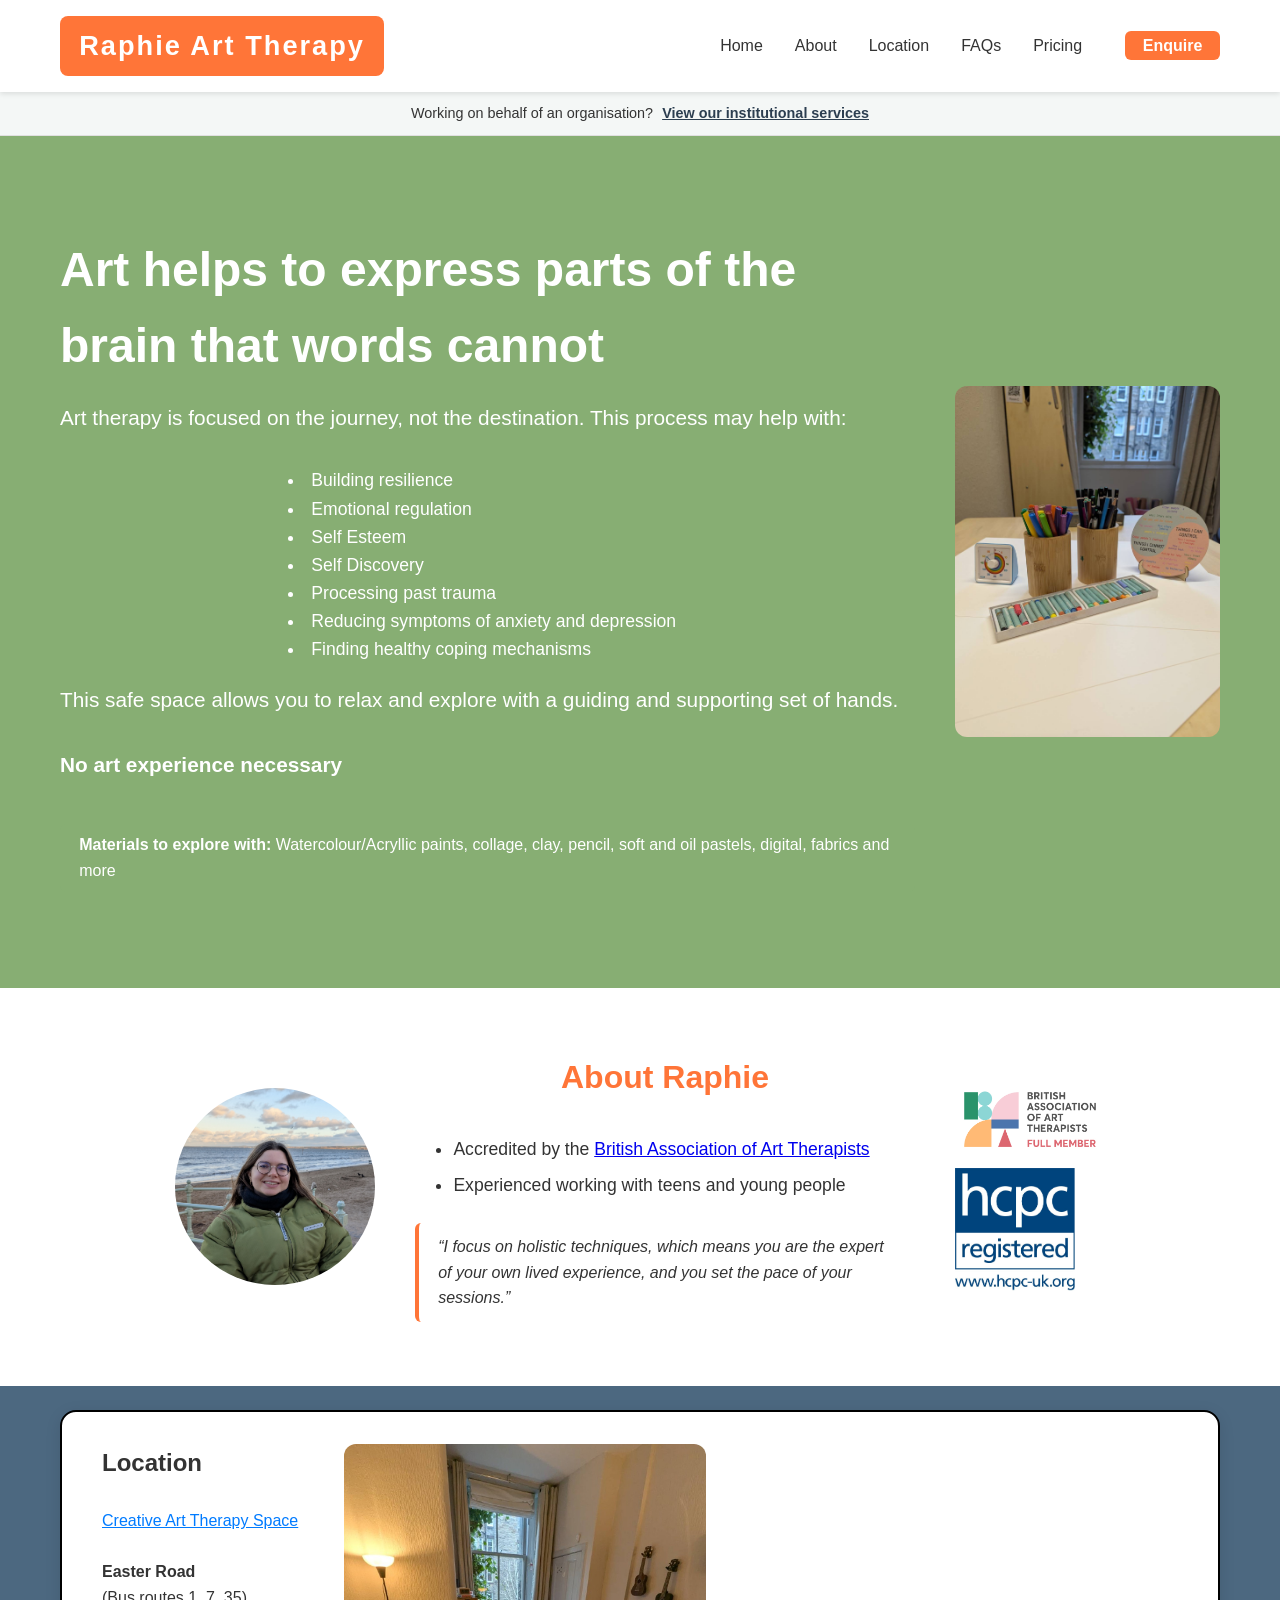
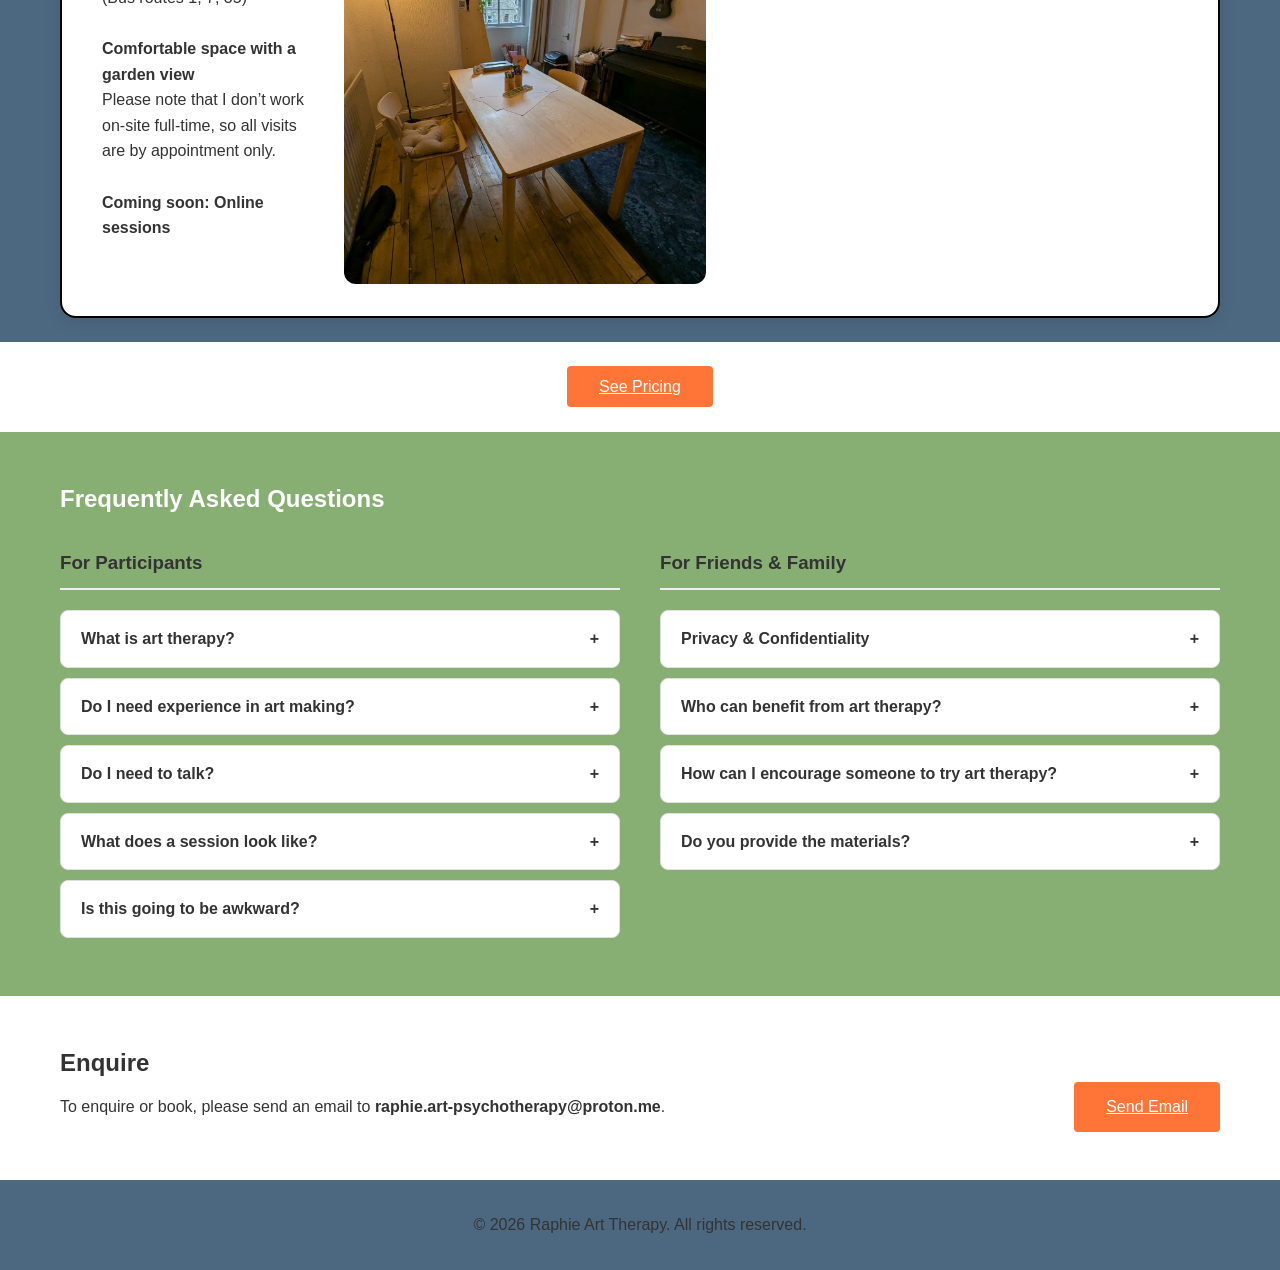
==== commit c2f27ab1: "v1.01 add image of materials" ====
--- a/index.html
+++ b/index.html
@@ -28,24 +28,33 @@
     </div>
 
     <header class="hero" id="top">
-        <div class="hero-content">
-            <h1>Art helps to express parts of the brain that words cannot</h1>
-            <p>Art therapy is focused on the journey, not the destination. This process may help with:</p>
-            <ul class="outcomes-list">
-                <li>Building resilience</li>
-                <li>Emotional regulation</li>
-                <li>Self Esteem</li>
-                <li>Self Discovery</li>
-                <li>Processing past trauma</li>
-                <li>Reducing symptoms of anxiety and depression</li>
-                <li>Finding healthy coping mechanisms</li>
-            </ul>
+        <div class="container hero-flex">
             
-            <p>This safe space allows you to relax and explore with a guiding and supporting set of hands.</p>
-            <p class="note">No art experience necessary</p>
-            <div class="mediums-block">
-                <strong>Materials to explore with:</strong> Watercolour/Acryllic paints, collage, clay, pencil, soft and oil pastels, digital, fabrics and more
-            </div>
+            <div class="hero-content">
+                <h1>Art helps to express parts of the brain that words cannot</h1>
+                <p>Art therapy is focused on the journey, not the destination. This process may help with:</p>
+                <ul class="outcomes-list">
+                    <li>Building resilience</li>
+                    <li>Emotional regulation</li>
+                    <li>Self Esteem</li>
+                    <li>Self Discovery</li>
+                    <li>Processing past trauma</li>
+                    <li>Reducing symptoms of anxiety and depression</li>
+                    <li>Finding healthy coping mechanisms</li>
+                </ul>
+
+                <p>This safe space allows you to relax and explore with a guiding and supporting set of hands.</p>
+                <p class="note">No art experience necessary</p>
+
+                <div class="mediums-block">
+                    <strong>Materials to explore with:</strong> Watercolour/Acryllic paints, collage, clay, pencil, soft and oil pastels, digital, fabrics and more
+                </div>
+            </div>
+
+            <div class="hero-image-block">
+                <img src="img/ready-art-table.jpg" alt="Photo of art materials" class="hero-image" />
+            </div>
+
         </div>
     </header>
 
--- a/style.css
+++ b/style.css
@@ -441,11 +441,29 @@
 }
 
 /* Hero Section */
+.hero-flex {
+    display: flex;
+    gap: 2.5rem;
+    align-items: center;
+    justify-content: center;
+    flex-wrap: nowrap;
+}
+.hero-image-block {
+    display: flex;
+    flex-direction: column;
+    align-items: center;
+    min-width: 140px;
+}
 .hero {
     background: var(--secondary-color);
     color: var(--white);
     padding: 6rem 20px;
-    text-align: center;
+    text-align: left;
+}
+@media (max-width: 768px) {
+    .hero {
+        text-align: center;
+    }
 }
 
 .hero-content h1 {
@@ -606,3 +624,11 @@
   border-radius: 50%;
   box-shadow: var(--shadow-medium);
 }
+/* Hero image styling */
+.hero-image {
+    max-width: 400px;
+    width: 100%;
+    height: auto;
+    border-radius: 12px;
+    box-shadow: var(--shadow-medium);
+}
